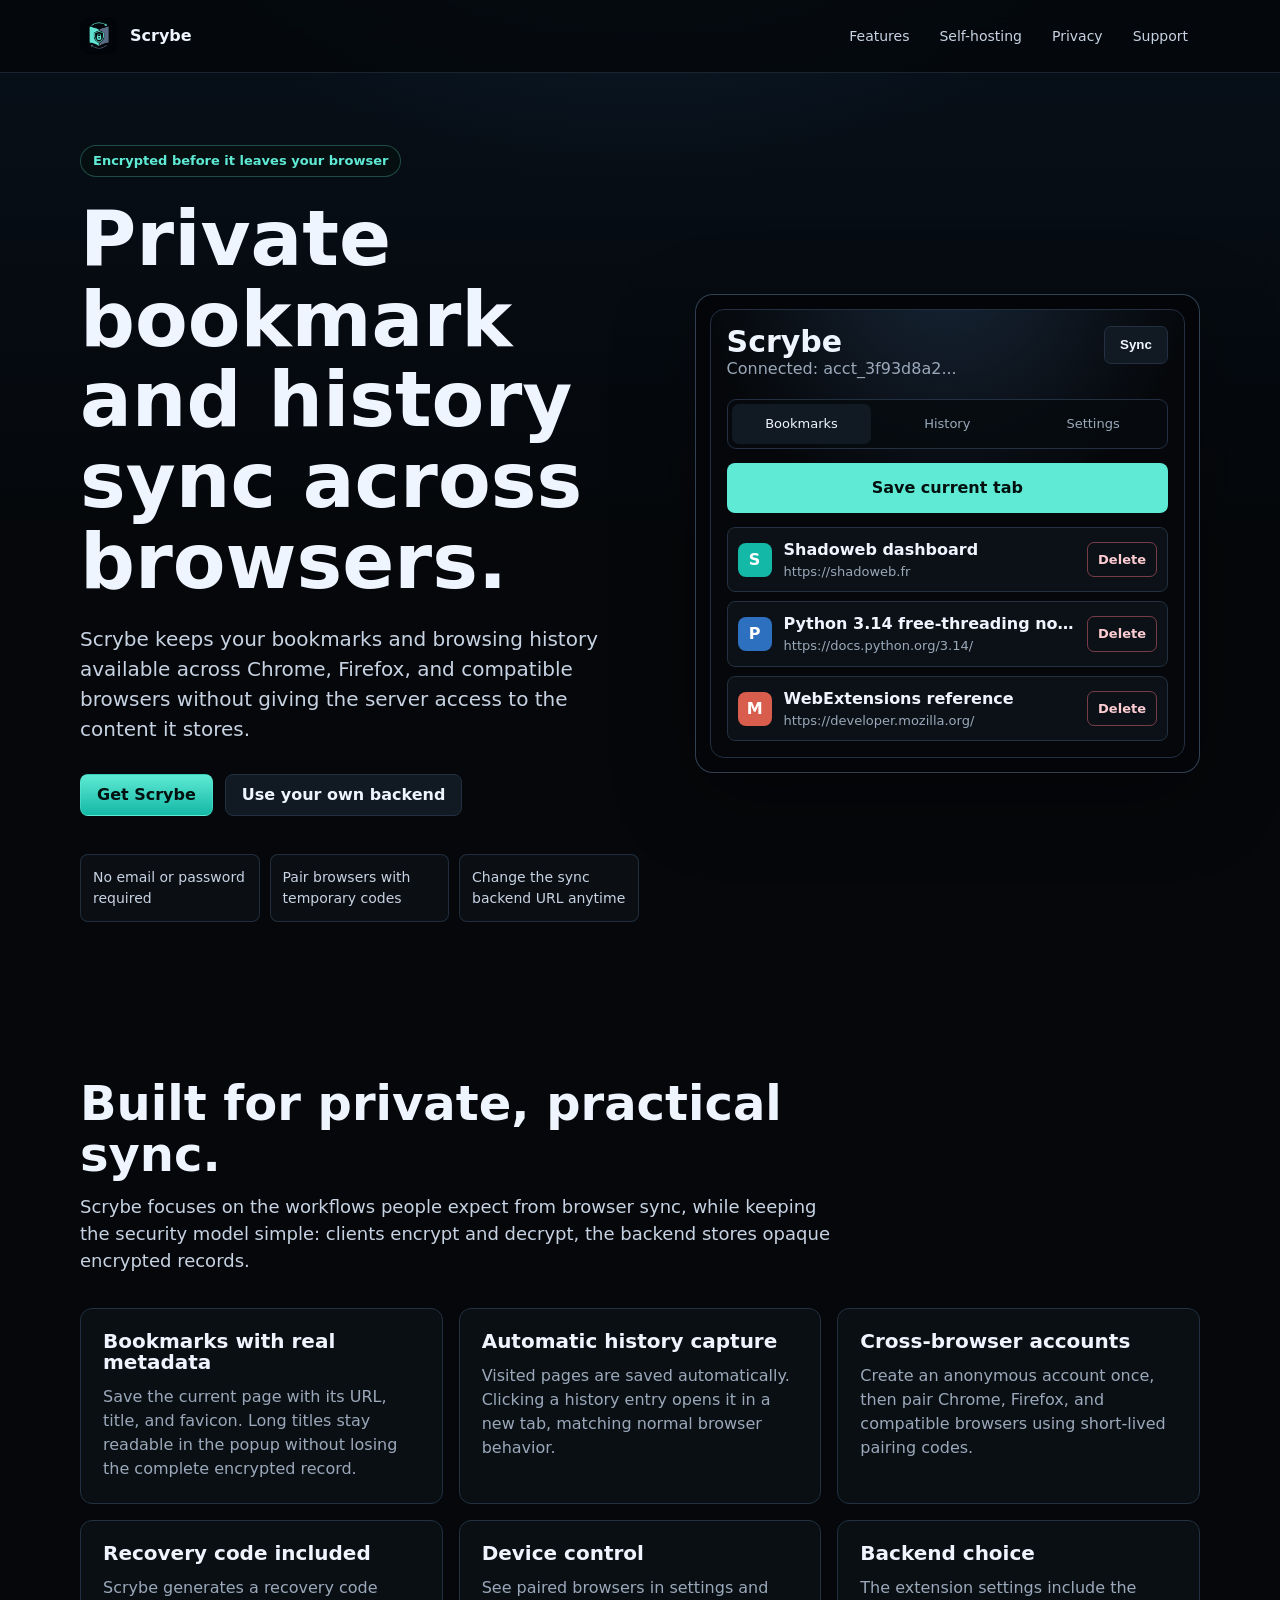
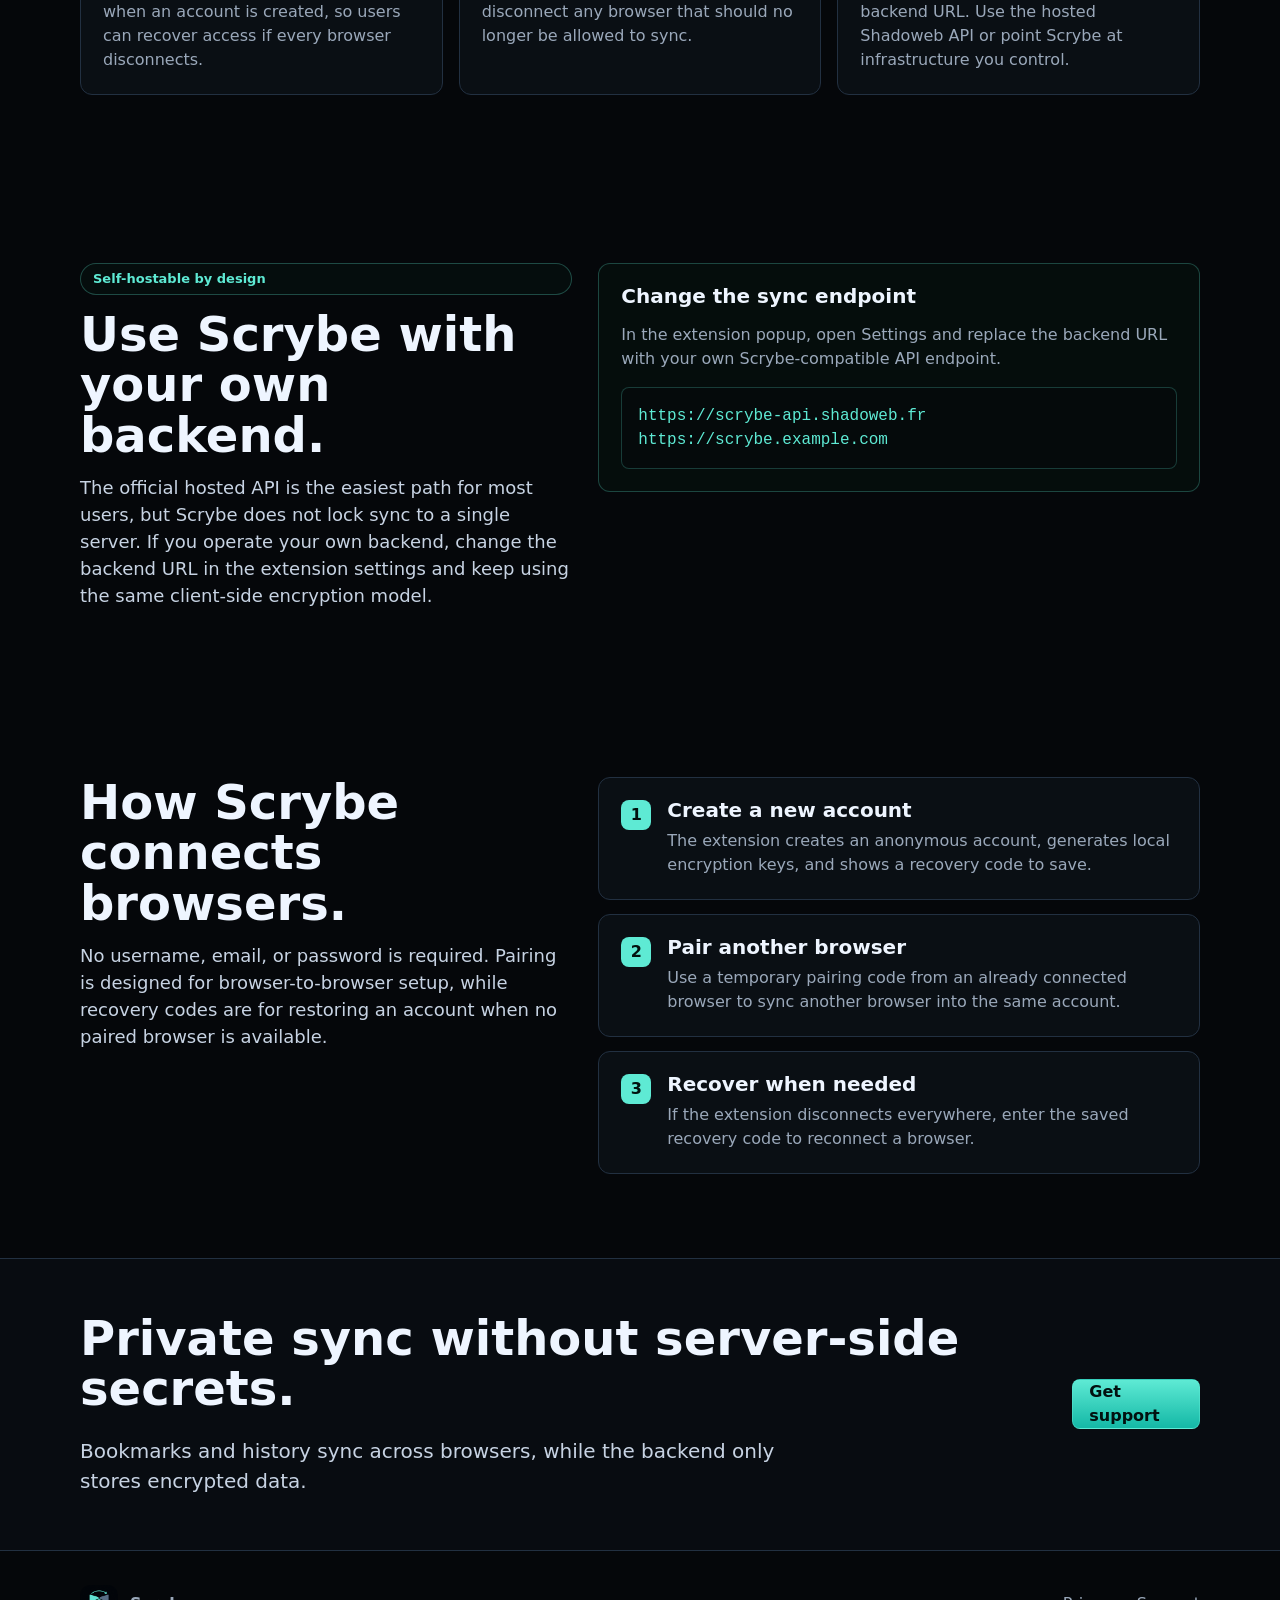
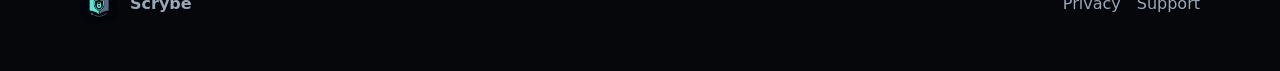
==== index.html @ 596da4f7 "First Commit" ====
<!doctype html>
<html lang="en">
  <head>
    <meta charset="utf-8">
    <meta name="viewport" content="width=device-width, initial-scale=1">
    <title>Scrybe - Private bookmark and history sync</title>
    <meta name="description" content="Scrybe privately syncs bookmarks and browsing history across Chrome, Firefox, and compatible browsers with client-side encryption.">
    <link rel="icon" href="/assets/scrybe-128.png">
    <link rel="stylesheet" href="/styles.css">
  </head>
  <body>
    <header class="site-header">
      <nav class="nav" aria-label="Main navigation">
        <a class="brand" href="/">
          <img src="/assets/scrybe-128.png" alt="">
          <span>Scrybe</span>
        </a>
        <div class="nav-links">
          <a href="/#features">Features</a>
          <a href="/#self-host">Self-hosting</a>
          <a href="/privacy/">Privacy</a>
          <a href="/support/">Support</a>
        </div>
      </nav>
    </header>

    <main>
      <section class="hero">
        <div>
          <span class="eyebrow">Encrypted before it leaves your browser</span>
          <h1>Private bookmark and history sync across browsers.</h1>
          <p class="lead">Scrybe keeps your bookmarks and browsing history available across Chrome, Firefox, and compatible browsers without giving the server access to the content it stores.</p>
          <div class="hero-actions">
            <a class="button primary" href="#install">Get Scrybe</a>
            <a class="button" href="#self-host">Use your own backend</a>
          </div>
          <div class="trust-row" aria-label="Scrybe highlights">
            <span>No email or password required</span>
            <span>Pair browsers with temporary codes</span>
            <span>Change the sync backend URL anytime</span>
          </div>
        </div>

        <div class="product-shot" aria-label="Scrybe extension preview">
          <div class="popup">
            <div class="popup-top">
              <div>
                <h2>Scrybe</h2>
                <div class="muted">Connected: acct_3f93d8a2...</div>
              </div>
              <button class="sync-button" type="button">Sync</button>
            </div>
            <div class="tabs" aria-hidden="true">
              <span class="active">Bookmarks</span>
              <span>History</span>
              <span>Settings</span>
            </div>
            <span class="save">Save current tab</span>
            <div class="popup-list">
              <div class="popup-item">
                <span class="favicon">S</span>
                <div>
                  <div class="popup-title">Shadoweb dashboard</div>
                  <div class="popup-url">https://shadoweb.fr</div>
                </div>
                <span class="mini-button">Delete</span>
              </div>
              <div class="popup-item">
                <span class="favicon" style="background:#2d70bf">P</span>
                <div>
                  <div class="popup-title">Python 3.14 free-threading notes</div>
                  <div class="popup-url">https://docs.python.org/3.14/</div>
                </div>
                <span class="mini-button">Delete</span>
              </div>
              <div class="popup-item">
                <span class="favicon" style="background:#d85d4d">M</span>
                <div>
                  <div class="popup-title">WebExtensions reference</div>
                  <div class="popup-url">https://developer.mozilla.org/</div>
                </div>
                <span class="mini-button">Delete</span>
              </div>
            </div>
          </div>
        </div>
      </section>

      <section id="features" class="section">
        <div class="section-heading">
          <h2>Built for private, practical sync.</h2>
          <p>Scrybe focuses on the workflows people expect from browser sync, while keeping the security model simple: clients encrypt and decrypt, the backend stores opaque encrypted records.</p>
        </div>
        <div class="grid">
          <article class="card">
            <h3>Bookmarks with real metadata</h3>
            <p>Save the current page with its URL, title, and favicon. Long titles stay readable in the popup without losing the complete encrypted record.</p>
          </article>
          <article class="card">
            <h3>Automatic history capture</h3>
            <p>Visited pages are saved automatically. Clicking a history entry opens it in a new tab, matching normal browser behavior.</p>
          </article>
          <article class="card">
            <h3>Cross-browser accounts</h3>
            <p>Create an anonymous account once, then pair Chrome, Firefox, and compatible browsers using short-lived pairing codes.</p>
          </article>
          <article class="card">
            <h3>Recovery code included</h3>
            <p>Scrybe generates a recovery code when an account is created, so users can recover access if every browser disconnects.</p>
          </article>
          <article class="card">
            <h3>Device control</h3>
            <p>See paired browsers in settings and disconnect any browser that should no longer be allowed to sync.</p>
          </article>
          <article class="card">
            <h3>Backend choice</h3>
            <p>The extension settings include the backend URL. Use the hosted Shadoweb API or point Scrybe at infrastructure you control.</p>
          </article>
        </div>
      </section>

      <section id="self-host" class="section">
        <div class="split">
          <div class="section-heading">
            <span class="eyebrow">Self-hostable by design</span>
            <h2>Use Scrybe with your own backend.</h2>
            <p>The official hosted API is the easiest path for most users, but Scrybe does not lock sync to a single server. If you operate your own backend, change the backend URL in the extension settings and keep using the same client-side encryption model.</p>
          </div>
          <div class="code-card">
            <h3>Change the sync endpoint</h3>
            <p class="muted">In the extension popup, open Settings and replace the backend URL with your own Scrybe-compatible API endpoint.</p>
            <code>https://scrybe-api.shadoweb.fr

https://scrybe.example.com</code>
          </div>
        </div>
      </section>

      <section id="install" class="section">
        <div class="split">
          <div class="section-heading">
            <h2>How Scrybe connects browsers.</h2>
            <p>No username, email, or password is required. Pairing is designed for browser-to-browser setup, while recovery codes are for restoring an account when no paired browser is available.</p>
          </div>
          <div class="steps">
            <article class="step">
              <h3>Create a new account</h3>
              <p>The extension creates an anonymous account, generates local encryption keys, and shows a recovery code to save.</p>
            </article>
            <article class="step">
              <h3>Pair another browser</h3>
              <p>Use a temporary pairing code from an already connected browser to sync another browser into the same account.</p>
            </article>
            <article class="step">
              <h3>Recover when needed</h3>
              <p>If the extension disconnects everywhere, enter the saved recovery code to reconnect a browser.</p>
            </article>
          </div>
        </div>
      </section>

      <section class="cta">
        <div class="cta-inner">
          <div>
            <h2>Private sync without server-side secrets.</h2>
            <p class="lead">Bookmarks and history sync across browsers, while the backend only stores encrypted data.</p>
          </div>
          <a class="button primary" href="/support/">Get support</a>
        </div>
      </section>
    </main>

    <footer class="site-footer">
      <div class="footer-row">
        <a class="brand" href="/">
          <img src="/assets/scrybe-128.png" alt="">
          <span>Scrybe</span>
        </a>
        <div class="footer-links">
          <a href="/privacy/">Privacy</a>
          <a href="/support/">Support</a>
        </div>
      </div>
    </footer>
  </body>
</html>
---- styles.css ----
:root {
  color-scheme: dark;
  --bg: #05070a;
  --surface: #0a0f15;
  --panel: #0d1218;
  --panel-soft: #111923;
  --line: #223041;
  --text: #eef5ff;
  --muted: #9aa8ba;
  --muted-strong: #c7d3e3;
  --accent: #5eead4;
  --accent-strong: #14b8a6;
  --danger: #fb7185;
  --shadow: 0 24px 80px rgba(0, 0, 0, 0.35);
}

* {
  box-sizing: border-box;
}

html {
  scroll-behavior: smooth;
}

body {
  margin: 0;
  background:
    radial-gradient(circle at 50% -15%, rgba(30, 64, 93, 0.72), transparent 42rem),
    linear-gradient(180deg, #07101a 0, var(--bg) 34rem);
  color: var(--text);
  font-family: Inter, ui-sans-serif, system-ui, -apple-system, BlinkMacSystemFont, "Segoe UI", sans-serif;
  line-height: 1.5;
}

a {
  color: inherit;
  text-decoration: none;
}

img {
  display: block;
  max-width: 100%;
}

.site-header {
  position: sticky;
  top: 0;
  z-index: 20;
  border-bottom: 1px solid rgba(34, 48, 65, 0.72);
  background: rgba(5, 7, 10, 0.78);
  backdrop-filter: blur(18px);
}

.nav {
  display: flex;
  align-items: center;
  justify-content: space-between;
  width: min(1120px, calc(100% - 40px));
  margin: 0 auto;
  min-height: 72px;
  gap: 24px;
}

.brand {
  display: inline-flex;
  align-items: center;
  gap: 12px;
  font-weight: 800;
  letter-spacing: 0;
}

.brand img {
  width: 38px;
  height: 38px;
  border-radius: 10px;
}

.nav-links {
  display: flex;
  align-items: center;
  gap: 6px;
}

.nav-links a {
  border-radius: 8px;
  color: var(--muted-strong);
  padding: 9px 12px;
  font-size: 14px;
}

.nav-links a:hover {
  background: rgba(94, 234, 212, 0.08);
  color: var(--text);
}

.button {
  display: inline-flex;
  align-items: center;
  justify-content: center;
  min-height: 42px;
  border: 1px solid var(--line);
  border-radius: 8px;
  background: var(--panel-soft);
  color: var(--text);
  padding: 0 16px;
  font-weight: 750;
}

.button.primary {
  border-color: rgba(94, 234, 212, 0.45);
  background: linear-gradient(180deg, var(--accent), var(--accent-strong));
  color: #02110f;
}

.button:hover {
  border-color: rgba(94, 234, 212, 0.6);
}

.hero,
.section,
.policy,
.support {
  width: min(1120px, calc(100% - 40px));
  margin: 0 auto;
}

.hero {
  display: grid;
  grid-template-columns: minmax(0, 1.05fr) minmax(360px, 0.95fr);
  gap: 56px;
  align-items: center;
  min-height: 720px;
  padding: 72px 0;
}

.eyebrow {
  display: inline-flex;
  align-items: center;
  min-height: 32px;
  border: 1px solid rgba(94, 234, 212, 0.28);
  border-radius: 999px;
  background: rgba(7, 17, 15, 0.7);
  color: var(--accent);
  padding: 0 12px;
  font-size: 13px;
  font-weight: 760;
}

h1,
h2,
h3 {
  margin: 0;
  letter-spacing: 0;
  line-height: 1.05;
}

h1 {
  margin-top: 22px;
  max-width: 760px;
  font-size: clamp(42px, 6vw, 78px);
}

h2 {
  font-size: clamp(30px, 4vw, 48px);
}

h3 {
  font-size: 20px;
}

.lead {
  max-width: 720px;
  margin: 22px 0 0;
  color: var(--muted-strong);
  font-size: 20px;
}

.hero-actions {
  display: flex;
  flex-wrap: wrap;
  gap: 12px;
  margin-top: 30px;
}

.trust-row {
  display: grid;
  grid-template-columns: repeat(3, minmax(0, 1fr));
  gap: 10px;
  margin-top: 38px;
}

.trust-row span,
.pill {
  border: 1px solid rgba(34, 48, 65, 0.92);
  border-radius: 8px;
  background: rgba(13, 18, 24, 0.78);
  color: var(--muted-strong);
  padding: 12px;
  font-size: 14px;
}

.product-shot {
  border: 1px solid rgba(55, 73, 91, 0.9);
  border-radius: 18px;
  background: #030508;
  box-shadow: var(--shadow);
  padding: 14px;
}

.popup {
  overflow: hidden;
  border: 1px solid var(--line);
  border-radius: 14px;
  background:
    radial-gradient(circle at 50% -10%, #172536 0, var(--bg) 46%);
  padding: 16px;
}

.popup-top {
  display: flex;
  justify-content: space-between;
  gap: 14px;
}

.popup-top h2 {
  font-size: 30px;
}

.muted {
  color: var(--muted);
}

.sync-button {
  min-width: 64px;
  height: 38px;
  border: 1px solid var(--line);
  border-radius: 7px;
  background: var(--panel-soft);
  color: var(--text);
  font-weight: 750;
}

.tabs {
  display: grid;
  grid-template-columns: repeat(3, 1fr);
  gap: 6px;
  margin: 18px 0 14px;
  padding: 4px;
  border: 1px solid var(--line);
  border-radius: 9px;
  background: rgba(7, 11, 16, 0.85);
}

.tabs span {
  border-radius: 7px;
  color: var(--muted);
  padding: 10px 8px;
  text-align: center;
  font-size: 13px;
}

.tabs .active {
  background: var(--panel-soft);
  color: var(--text);
}

.popup .save {
  display: block;
  border-radius: 8px;
  background: var(--accent);
  color: #02110f;
  padding: 13px 14px;
  text-align: center;
  font-weight: 850;
}

.popup-list {
  display: grid;
  gap: 9px;
  margin-top: 14px;
}

.popup-item {
  display: grid;
  grid-template-columns: 34px minmax(0, 1fr) auto;
  gap: 12px;
  align-items: center;
  border: 1px solid var(--line);
  border-radius: 8px;
  background: rgba(13, 18, 24, 0.9);
  padding: 10px;
}

.favicon {
  display: grid;
  place-items: center;
  width: 34px;
  height: 34px;
  border-radius: 8px;
  background: var(--accent-strong);
  color: white;
  font-weight: 850;
}

.popup-title,
.popup-url {
  overflow: hidden;
  text-overflow: ellipsis;
  white-space: nowrap;
}

.popup-title {
  font-weight: 800;
}

.popup-url {
  color: var(--muted);
  font-size: 13px;
}

.mini-button {
  border: 1px solid rgba(251, 113, 133, 0.45);
  border-radius: 7px;
  color: #fecdd3;
  padding: 7px 10px;
  font-size: 13px;
  font-weight: 760;
}

.section {
  padding: 84px 0;
}

.section-heading {
  display: grid;
  gap: 14px;
  max-width: 760px;
}

.section-heading p {
  margin: 0;
  color: var(--muted-strong);
  font-size: 18px;
}

.grid {
  display: grid;
  grid-template-columns: repeat(3, minmax(0, 1fr));
  gap: 16px;
  margin-top: 34px;
}

.card {
  border: 1px solid var(--line);
  border-radius: 12px;
  background: rgba(13, 18, 24, 0.74);
  padding: 22px;
}

.card p {
  margin: 12px 0 0;
  color: var(--muted);
}

.split {
  display: grid;
  grid-template-columns: minmax(0, 0.9fr) minmax(0, 1.1fr);
  gap: 26px;
  align-items: start;
}

.code-card {
  border: 1px solid rgba(94, 234, 212, 0.26);
  border-radius: 12px;
  background: rgba(7, 17, 15, 0.66);
  padding: 22px;
}

.code-card code {
  display: block;
  overflow: auto;
  margin-top: 16px;
  border: 1px solid rgba(94, 234, 212, 0.22);
  border-radius: 8px;
  background: #050a0b;
  color: var(--accent);
  padding: 16px;
  font-family: ui-monospace, SFMono-Regular, Menlo, Consolas, monospace;
}

.steps {
  display: grid;
  gap: 14px;
  counter-reset: step;
}

.step {
  position: relative;
  border: 1px solid var(--line);
  border-radius: 12px;
  background: rgba(13, 18, 24, 0.74);
  padding: 22px 22px 22px 68px;
}

.step::before {
  counter-increment: step;
  content: counter(step);
  position: absolute;
  left: 22px;
  top: 22px;
  display: grid;
  place-items: center;
  width: 30px;
  height: 30px;
  border-radius: 8px;
  background: var(--accent);
  color: #02110f;
  font-weight: 900;
}

.step p {
  margin: 8px 0 0;
  color: var(--muted);
}

.cta {
  border-top: 1px solid var(--line);
  border-bottom: 1px solid var(--line);
  background: rgba(13, 18, 24, 0.52);
}

.cta-inner {
  display: flex;
  align-items: center;
  justify-content: space-between;
  width: min(1120px, calc(100% - 40px));
  margin: 0 auto;
  gap: 24px;
  padding: 54px 0;
}

.site-footer {
  width: min(1120px, calc(100% - 40px));
  margin: 0 auto;
  padding: 34px 0 48px;
  color: var(--muted);
}

.footer-row {
  display: flex;
  align-items: center;
  justify-content: space-between;
  gap: 18px;
}

.footer-links {
  display: flex;
  gap: 16px;
}

.page-hero {
  width: min(900px, calc(100% - 40px));
  margin: 0 auto;
  padding: 76px 0 38px;
}

.page-hero h1 {
  font-size: clamp(40px, 5vw, 64px);
}

.policy,
.support {
  padding: 24px 0 84px;
}

.document,
.support-panel {
  border: 1px solid var(--line);
  border-radius: 14px;
  background: rgba(13, 18, 24, 0.76);
  padding: 30px;
}

.document h2 {
  margin-top: 36px;
  font-size: 26px;
}

.document h2:first-child {
  margin-top: 0;
}

.document p,
.document li {
  color: var(--muted-strong);
}

.document a {
  color: var(--accent);
}

.document ul {
  padding-left: 22px;
}

.support-grid {
  display: grid;
  grid-template-columns: minmax(0, 0.92fr) minmax(0, 1.08fr);
  gap: 22px;
  align-items: start;
}

.scope-list {
  display: grid;
  gap: 12px;
  margin-top: 18px;
}

.scope-item {
  border: 1px solid var(--line);
  border-radius: 10px;
  background: rgba(17, 25, 35, 0.76);
  padding: 16px;
}

.scope-item strong {
  display: block;
}

.scope-item span {
  display: block;
  margin-top: 6px;
  color: var(--muted);
}

.support-form {
  display: grid;
  gap: 14px;
}

.support-form label {
  display: grid;
  gap: 7px;
  color: var(--muted-strong);
  font-size: 14px;
  font-weight: 720;
}

.support-form input,
.support-form select,
.support-form textarea {
  width: 100%;
  border: 1px solid var(--line);
  border-radius: 8px;
  background: #070b10;
  color: var(--text);
  padding: 12px;
  font: inherit;
}

.support-form textarea {
  min-height: 160px;
  resize: vertical;
}

.support-note {
  margin: 0;
  color: var(--muted);
  font-size: 13px;
}

@media (max-width: 900px) {
  .hero,
  .split,
  .support-grid {
    grid-template-columns: 1fr;
  }

  .hero {
    min-height: 0;
  }

  .grid {
    grid-template-columns: 1fr;
  }

  .trust-row {
    grid-template-columns: 1fr;
  }

  .cta-inner,
  .footer-row {
    align-items: flex-start;
    flex-direction: column;
  }
}

@media (max-width: 640px) {
  .nav {
    width: min(100% - 28px, 1120px);
  }

  .nav-links {
    display: none;
  }

  .hero,
  .section,
  .policy,
  .support,
  .page-hero {
    width: min(100% - 28px, 1120px);
  }

  .hero {
    padding-top: 46px;
  }

  h1 {
    font-size: 42px;
  }

  .lead {
    font-size: 18px;
  }

  .document,
  .support-panel {
    padding: 20px;
  }

  .popup-item {
    grid-template-columns: 34px minmax(0, 1fr);
  }

  .mini-button {
    display: none;
  }
}
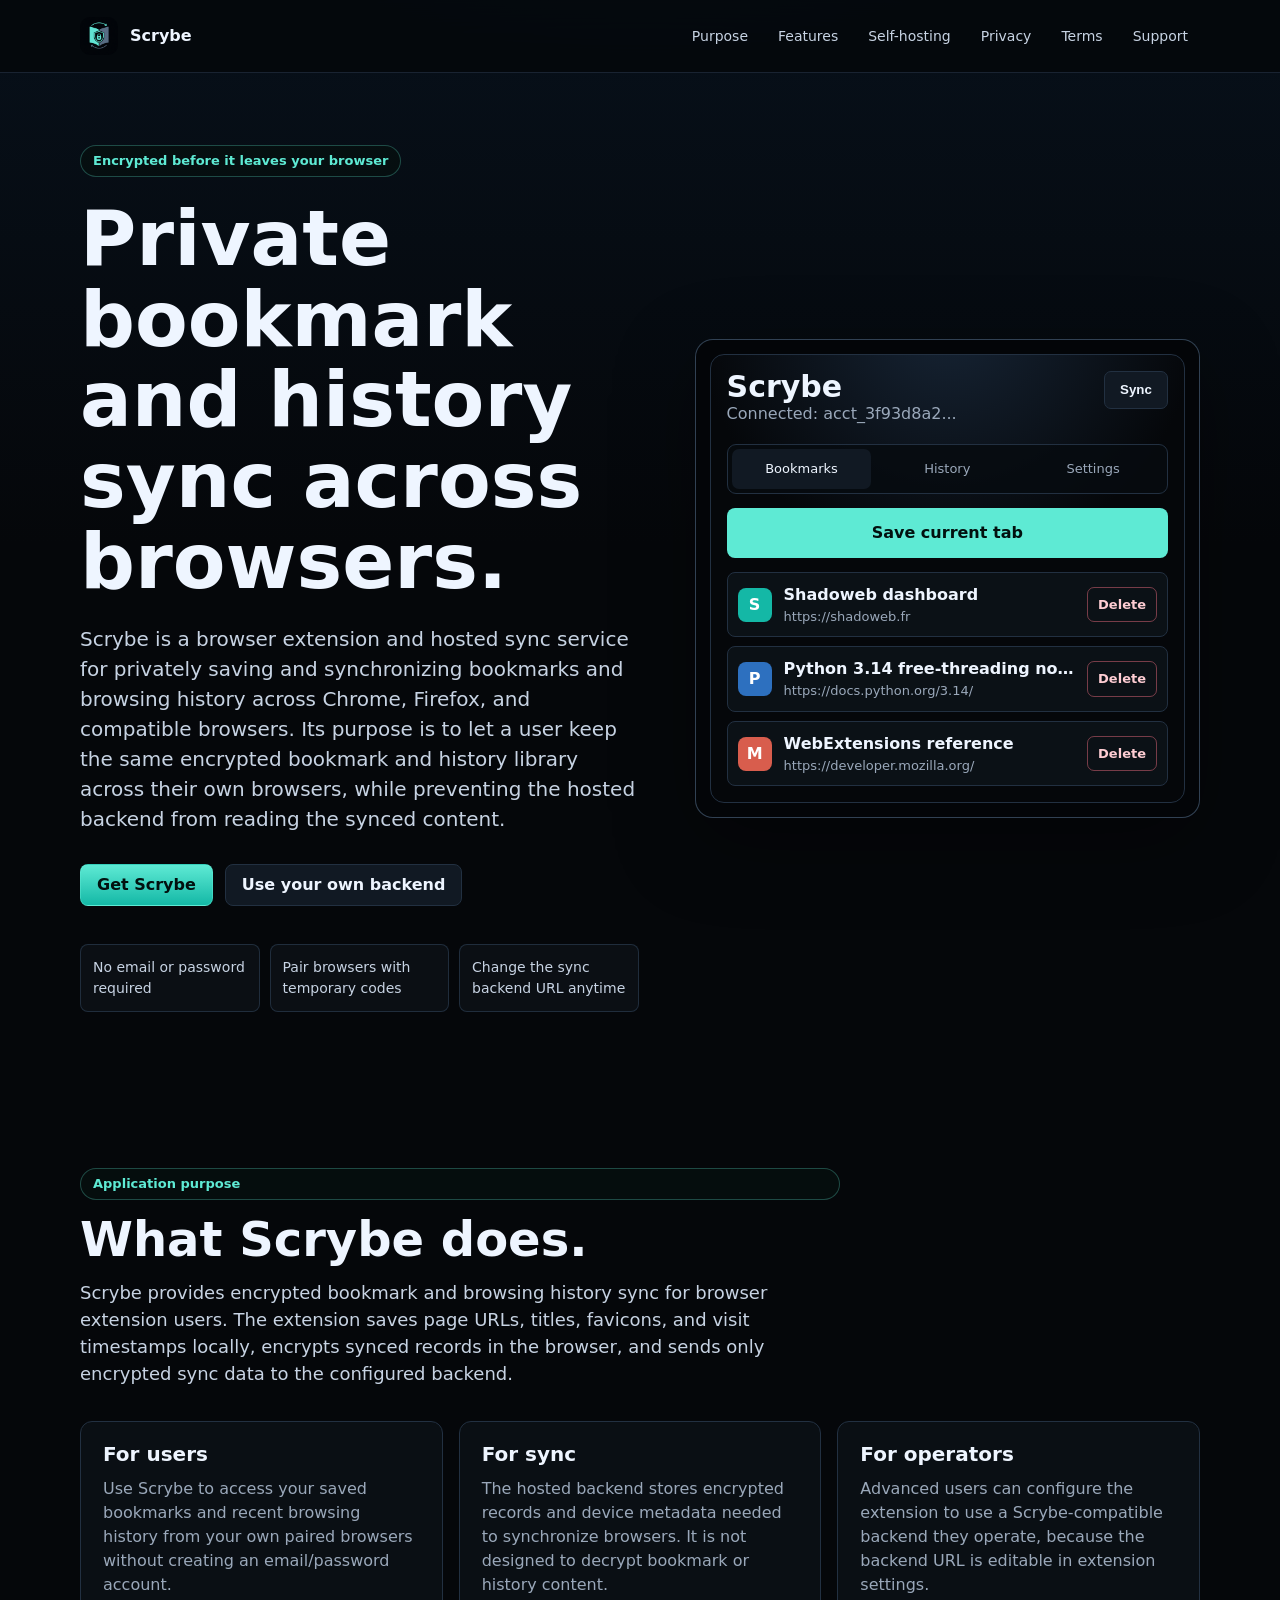
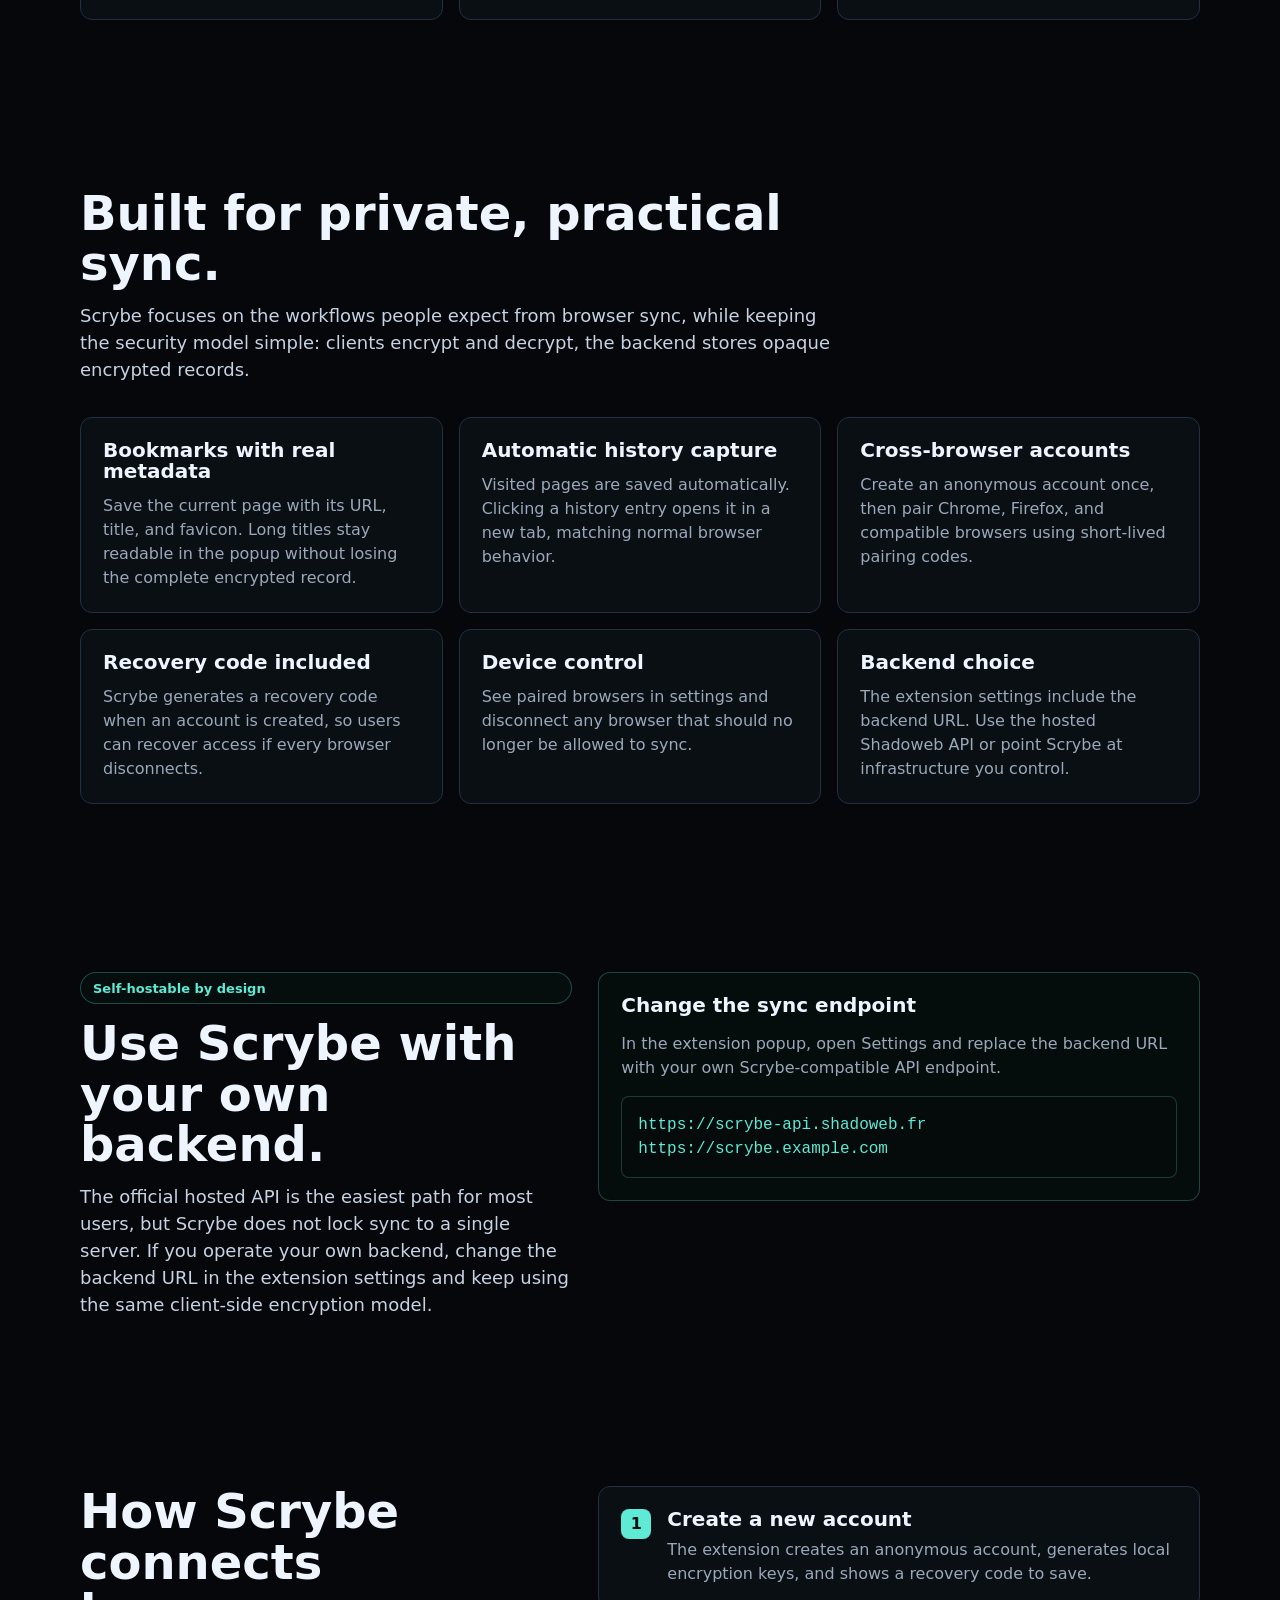
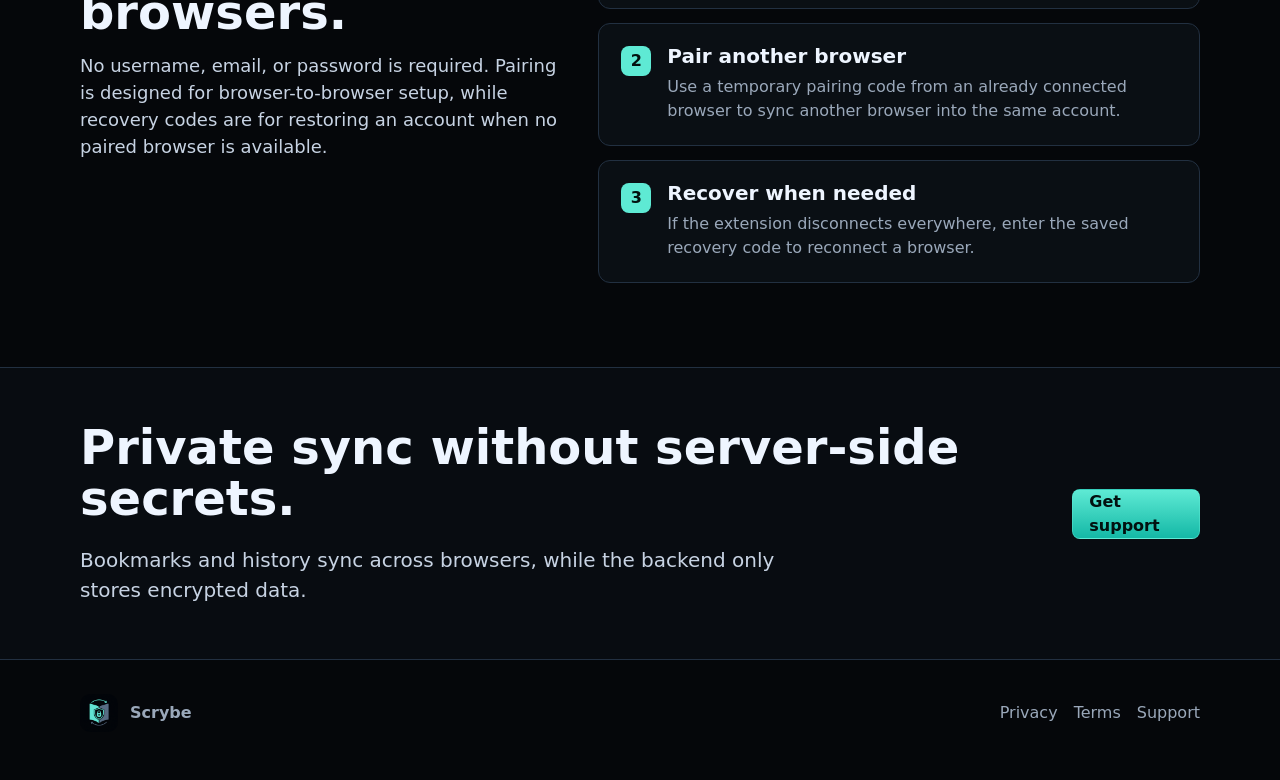
==== commit 3a8f22db: "docs(website): clarify app purpose and add terms" ====
--- a/index.html
+++ b/index.html
@@ -16,9 +16,11 @@
           <span>Scrybe</span>
         </a>
         <div class="nav-links">
+          <a href="/#purpose">Purpose</a>
           <a href="/#features">Features</a>
           <a href="/#self-host">Self-hosting</a>
           <a href="/privacy/">Privacy</a>
+          <a href="/terms/">Terms</a>
           <a href="/support/">Support</a>
         </div>
       </nav>
@@ -29,7 +31,7 @@
         <div>
           <span class="eyebrow">Encrypted before it leaves your browser</span>
           <h1>Private bookmark and history sync across browsers.</h1>
-          <p class="lead">Scrybe keeps your bookmarks and browsing history available across Chrome, Firefox, and compatible browsers without giving the server access to the content it stores.</p>
+          <p class="lead">Scrybe is a browser extension and hosted sync service for privately saving and synchronizing bookmarks and browsing history across Chrome, Firefox, and compatible browsers. Its purpose is to let a user keep the same encrypted bookmark and history library across their own browsers, while preventing the hosted backend from reading the synced content.</p>
           <div class="hero-actions">
             <a class="button primary" href="#install">Get Scrybe</a>
             <a class="button" href="#self-host">Use your own backend</a>
@@ -86,6 +88,29 @@
         </div>
       </section>
 
+
+      <section id="purpose" class="section purpose-section">
+        <div class="section-heading">
+          <span class="eyebrow">Application purpose</span>
+          <h2>What Scrybe does.</h2>
+          <p>Scrybe provides encrypted bookmark and browsing history sync for browser extension users. The extension saves page URLs, titles, favicons, and visit timestamps locally, encrypts synced records in the browser, and sends only encrypted sync data to the configured backend.</p>
+        </div>
+        <div class="grid">
+          <article class="card">
+            <h3>For users</h3>
+            <p>Use Scrybe to access your saved bookmarks and recent browsing history from your own paired browsers without creating an email/password account.</p>
+          </article>
+          <article class="card">
+            <h3>For sync</h3>
+            <p>The hosted backend stores encrypted records and device metadata needed to synchronize browsers. It is not designed to decrypt bookmark or history content.</p>
+          </article>
+          <article class="card">
+            <h3>For operators</h3>
+            <p>Advanced users can configure the extension to use a Scrybe-compatible backend they operate, because the backend URL is editable in extension settings.</p>
+          </article>
+        </div>
+      </section>
+
       <section id="features" class="section">
         <div class="section-heading">
           <h2>Built for private, practical sync.</h2>
@@ -178,6 +203,7 @@
         </a>
         <div class="footer-links">
           <a href="/privacy/">Privacy</a>
+          <a href="/terms/">Terms</a>
           <a href="/support/">Support</a>
         </div>
       </div>
